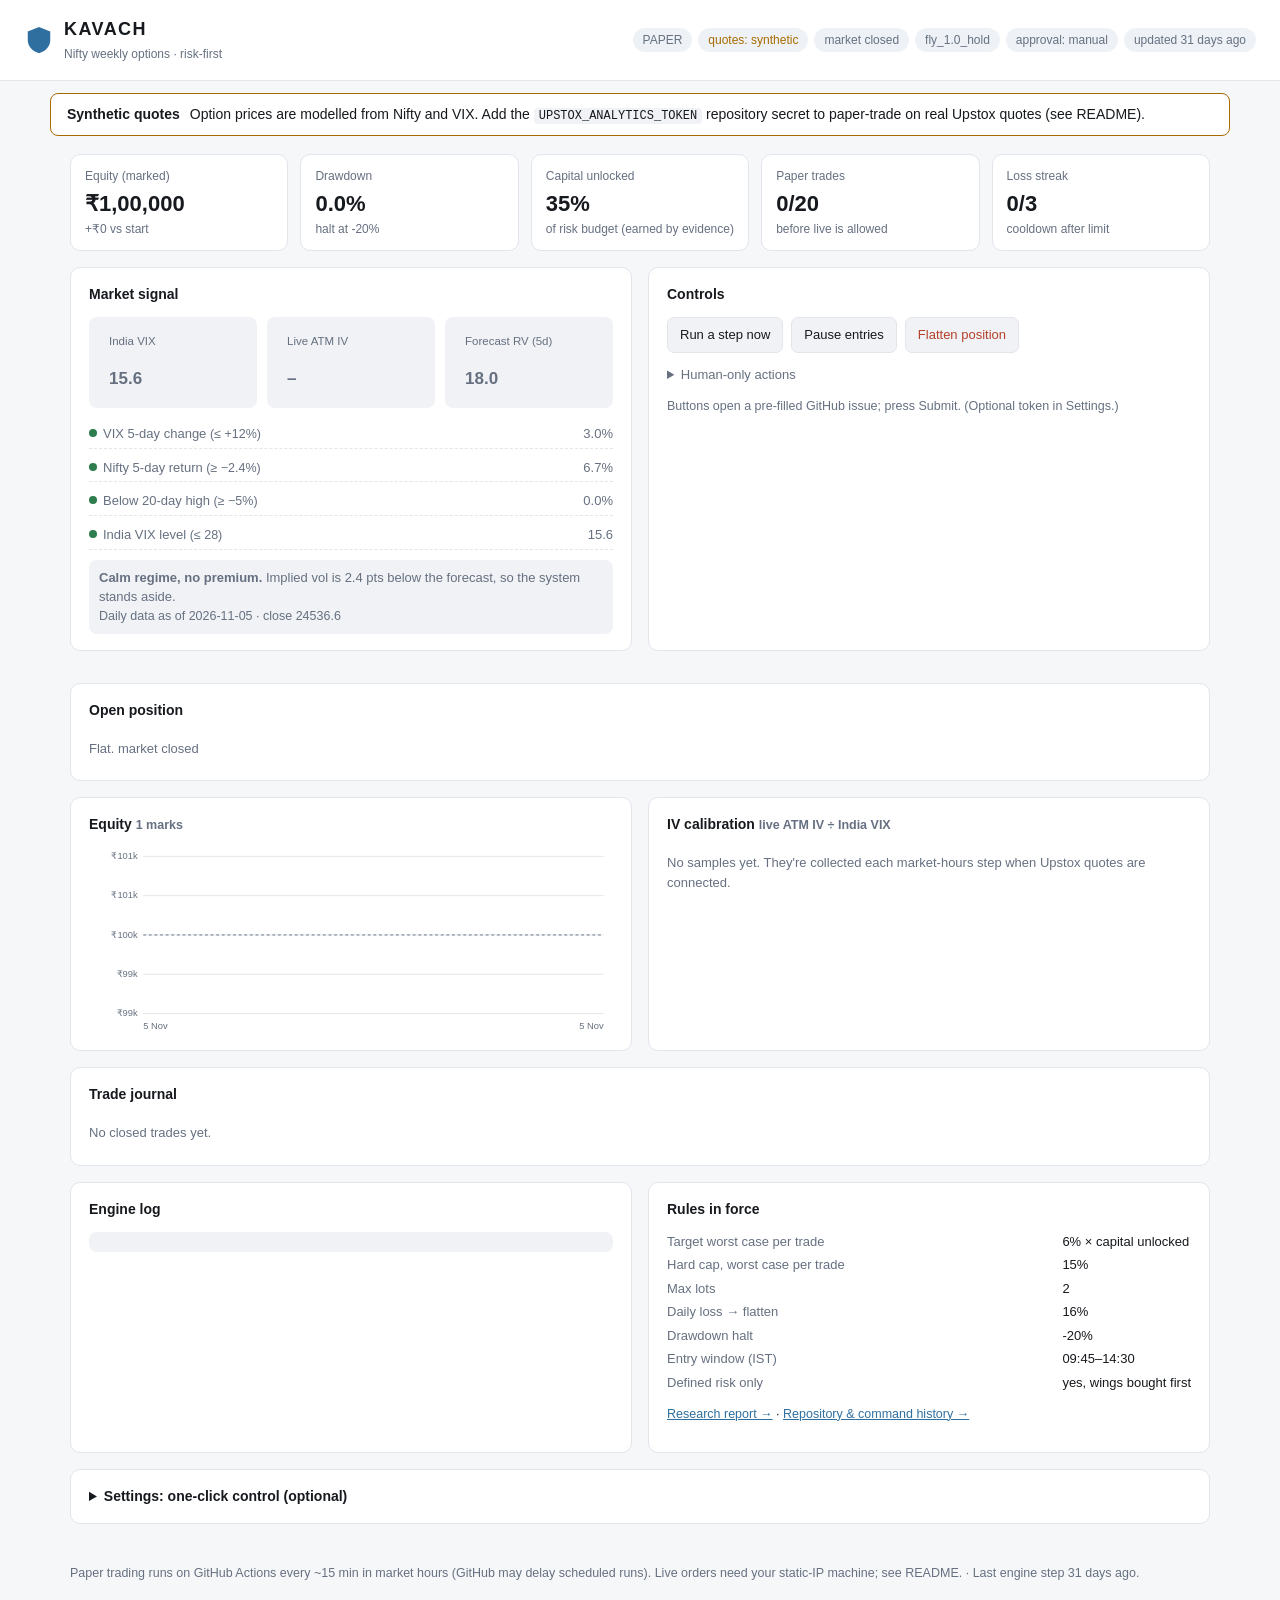
==== index.html @ 17494319 "dashboard: initial state" ====
<!DOCTYPE html>
<html lang="en">
<head>
<meta charset="utf-8">
<meta name="viewport" content="width=device-width, initial-scale=1">
<title>KAVACH · control room</title>
<link rel="icon" href="data:image/svg+xml,<svg xmlns='http://www.w3.org/2000/svg' viewBox='0 0 32 32'><path d='M16 2 4 7v9c0 7 5 12 12 14 7-2 12-7 12-14V7z' fill='%232f6f9f'/></svg>">
<link rel="stylesheet" href="style.css">
</head>
<body>
<header class="top">
  <div class="brand">
    <svg viewBox="0 0 32 32" aria-hidden="true"><path d="M16 2 4 7v9c0 7 5 12 12 14 7-2 12-7 12-14V7z"/></svg>
    <div><h1>KAVACH</h1><span class="sub">Nifty weekly options · risk-first</span></div>
  </div>
  <div class="pills" id="pills"></div>
</header>

<div id="banners"></div>

<main>
  <section class="kpis" id="kpis"></section>

  <section class="grid2">
    <article class="card" id="signalCard">
      <h2>Market signal</h2>
      <div id="signal" class="muted">Loading…</div>
    </article>
    <article class="card" id="controlsCard">
      <h2>Controls</h2>
      <div class="controls">
        <button data-cmd="step" class="btn">Run a step now</button>
        <button data-cmd="pause" class="btn" id="pauseBtn">Pause entries</button>
        <button data-cmd="resume" class="btn" id="resumeBtn">Resume</button>
        <button data-cmd="flatten" class="btn danger" data-confirm="Close the open position at market quotes?">Flatten position</button>
      </div>
      <details class="adv">
        <summary>Human-only actions</summary>
        <p class="muted small">These need today's date typed exactly, as the governor requires.</p>
        <div class="row">
          <button class="btn" id="resetHalt">Reset drawdown halt</button>
          <button class="btn" id="acceptLimits">Accept edited limits.toml</button>
        </div>
      </details>
      <p class="muted small" id="cmdHint"></p>
      <div id="cmdStatus" class="small"></div>
    </article>
  </section>

  <section id="proposalWrap"></section>
  <section id="positionWrap"></section>

  <section class="grid2">
    <article class="card">
      <h2>Equity <span class="muted small" id="eqNote"></span></h2>
      <div id="equityChart" class="chart"></div>
    </article>
    <article class="card">
      <h2>IV calibration <span class="muted small">live ATM IV ÷ India VIX</span></h2>
      <div id="calib"></div>
    </article>
  </section>

  <article class="card">
    <h2>Trade journal</h2>
    <div id="journal" class="tablewrap"></div>
  </article>

  <section class="grid2">
    <article class="card">
      <h2>Engine log</h2>
      <pre id="log" class="log"></pre>
    </article>
    <article class="card">
      <h2>Rules in force</h2>
      <div id="limits"></div>
      <p class="small"><a href="report.html" target="_blank" rel="noopener">Research report →</a> · <a id="repoLink" target="_blank" rel="noopener">Repository &amp; command history →</a></p>
    </article>
  </section>

  <article class="card">
    <details id="settings">
      <summary><h2 class="inline">Settings: one-click control (optional)</h2></summary>
      <p class="small">Every control files a GitHub issue titled <code>kavach: &lt;command&gt;</code> on your repository. The runner obeys only issues opened by the repository owner, then comments the result and closes the issue.</p>
      <p class="small"><b>Without a token</b>, a button opens GitHub's new-issue page with the title pre-filled; press <i>Submit</i>. <b>With a token</b>, the button files the issue directly. Use a <i>fine-grained</i> token limited to this one repository, with only <i>Issues: Read and write</i>. It's stored only in this browser.</p>
      <form class="row" onsubmit="return false">
        <input id="tokenInput" type="password" placeholder="github_pat_…" autocomplete="off">
        <button class="btn" id="saveToken" type="button">Save</button>
        <button class="btn" id="clearToken" type="button">Forget</button>
      </form>
      <p class="small muted" id="tokenState"></p>
    </details>
  </article>
</main>

<footer class="muted small">
  Paper trading runs on GitHub Actions every ~15 min in market hours (GitHub may delay scheduled runs). Live orders need your static-IP machine; see README.
  <span id="updatedFoot"></span>
</footer>

<div id="modal" class="modal" hidden>
  <div class="modal-box">
    <h3 id="modalTitle"></h3>
    <p id="modalText" class="small"></p>
    <input id="modalInput" type="text" autocomplete="off">
    <div class="row end">
      <button class="btn" id="modalCancel">Cancel</button>
      <button class="btn primary" id="modalOk">Send</button>
    </div>
  </div>
</div>
<script src="app.js"></script>
</body>
</html>
---- style.css ----
:root{
  --bg:#f6f7f9;--card:#fff;--ink:#16191d;--muted:#667080;--line:#e2e5ea;--soft:#f0f2f5;
  --blue:#2f6f9f;--green:#2e7d4f;--red:#b4402a;--amber:#a86b00;--chip:#eef2f7;
  --mono:ui-monospace,SFMono-Regular,Menlo,Consolas,monospace;
}
@media (prefers-color-scheme:dark){:root{
  --bg:#0e1116;--card:#161a21;--ink:#e6e9ee;--muted:#8d97a6;--line:#262c35;--soft:#1c222b;
  --blue:#6aa7d6;--green:#5cbf84;--red:#e0735c;--amber:#e0a33a;--chip:#1f2630;}}
*{box-sizing:border-box}
body{margin:0;background:var(--bg);color:var(--ink);font:14px/1.5 -apple-system,BlinkMacSystemFont,"Segoe UI",Roboto,sans-serif}
a{color:var(--blue)}
code{font-family:var(--mono);background:var(--soft);padding:1px 5px;border-radius:4px;font-size:12px}
.top{display:flex;justify-content:space-between;align-items:center;gap:16px;flex-wrap:wrap;padding:16px 24px;border-bottom:1px solid var(--line);background:var(--card);position:sticky;top:0;z-index:5}
.brand{display:flex;gap:10px;align-items:center}
.brand svg{width:30px;height:30px;fill:var(--blue)}
.brand h1{font-size:18px;margin:0;letter-spacing:.08em}
.brand .sub{color:var(--muted);font-size:12px}
.pills{display:flex;gap:6px;flex-wrap:wrap}
.pill{font-size:12px;padding:3px 10px;border-radius:999px;background:var(--chip);color:var(--muted);white-space:nowrap}
.pill.ok{color:var(--green)}.pill.bad{color:var(--red)}.pill.warn{color:var(--amber)}.pill.live{background:var(--red);color:#fff}
main{max-width:1180px;margin:0 auto;padding:18px 20px 40px;display:flex;flex-direction:column;gap:16px}
.card{background:var(--card);border:1px solid var(--line);border-radius:10px;padding:16px 18px;min-width:0}
.card h2{font-size:14px;margin:0 0 12px;font-weight:650}
h2.inline{display:inline;margin:0}
.grid2{display:grid;grid-template-columns:1fr 1fr;gap:16px}
@media (max-width:820px){.grid2{grid-template-columns:1fr}}
.kpis{display:grid;grid-template-columns:repeat(auto-fit,minmax(150px,1fr));gap:12px}
.kpi{background:var(--card);border:1px solid var(--line);border-radius:10px;padding:12px 14px}
.kpi .l{font-size:12px;color:var(--muted)}
.kpi .v{font-size:22px;font-weight:650;font-variant-numeric:tabular-nums;margin-top:2px}
.kpi .s{font-size:12px;color:var(--muted)}
.pos{color:var(--green)}.neg{color:var(--red)}
.muted{color:var(--muted)}.small{font-size:12.5px}
.banner{max-width:1180px;margin:12px auto 0;padding:10px 16px;border-radius:8px;border:1px solid var(--line);background:var(--card);display:flex;gap:10px;align-items:center}
.banner.bad{border-color:var(--red)}.banner.warn{border-color:var(--amber)}.banner.info{border-color:var(--blue)}
.banner b{white-space:nowrap}
.sig{display:grid;grid-template-columns:repeat(3,1fr);gap:10px;margin-bottom:12px}
.sig div{background:var(--soft);border-radius:8px;padding:8px 10px}
.sig .l{font-size:11.5px;color:var(--muted)}.sig .v{font-size:17px;font-weight:600;font-variant-numeric:tabular-nums}
.gate{display:flex;flex-direction:column;gap:5px}
.gate .g{display:flex;justify-content:space-between;font-size:13px;padding:4px 0;border-bottom:1px dashed var(--line)}
.dot{display:inline-block;width:8px;height:8px;border-radius:50%;margin-right:6px;vertical-align:1px}
.dot.ok{background:var(--green)}.dot.bad{background:var(--red)}
.verdict{margin-top:10px;padding:8px 10px;border-radius:8px;background:var(--soft);font-size:13px}
.controls,.row{display:flex;gap:8px;flex-wrap:wrap;align-items:center}
.row.end{justify-content:flex-end}
.btn{font:inherit;font-size:13px;padding:7px 12px;border-radius:7px;border:1px solid var(--line);background:var(--soft);color:var(--ink);cursor:pointer}
.btn:hover{border-color:var(--muted)}
.btn.primary{background:var(--blue);border-color:var(--blue);color:#fff}
.btn.good{background:var(--green);border-color:var(--green);color:#fff}
.btn.danger{color:var(--red)}
.btn:disabled{opacity:.45;cursor:not-allowed}
.adv{margin-top:12px}.adv summary{cursor:pointer;font-size:13px;color:var(--muted)}
input[type=text],input[type=password]{font:inherit;padding:7px 10px;border-radius:7px;border:1px solid var(--line);background:var(--bg);color:var(--ink);min-width:260px;flex:1}
table{border-collapse:collapse;width:100%;font-size:13px;font-variant-numeric:tabular-nums}
th,td{padding:6px 8px;border-bottom:1px solid var(--line);text-align:right;white-space:nowrap}
th:first-child,td:first-child{text-align:left}
th{color:var(--muted);font-weight:600;font-size:12px}
.tablewrap{overflow-x:auto}
.chart svg{width:100%;height:auto;display:block}
.chart text{fill:var(--muted);font-size:10px}
.split{display:grid;grid-template-columns:1.2fr 1fr;gap:16px;align-items:start}
@media (max-width:820px){.split{grid-template-columns:1fr}}
.facts{display:grid;grid-template-columns:repeat(4,1fr);gap:8px;margin:10px 0}
@media (max-width:600px){.facts{grid-template-columns:repeat(2,1fr)}}
.facts div{background:var(--soft);border-radius:8px;padding:6px 10px}
.facts .l{font-size:11.5px;color:var(--muted)}.facts .v{font-weight:600;font-variant-numeric:tabular-nums}
.log{font-family:var(--mono);font-size:11.5px;max-height:320px;overflow:auto;background:var(--soft);border-radius:8px;padding:10px;margin:0;white-space:pre-wrap}
.kv{display:grid;grid-template-columns:1fr auto;gap:4px 12px;font-size:13px}
.kv span:nth-child(odd){color:var(--muted)}
footer{max-width:1180px;margin:0 auto;padding:0 20px 30px}
.modal{position:fixed;inset:0;background:rgba(0,0,0,.45);display:flex;align-items:center;justify-content:center;z-index:20}
.modal[hidden]{display:none}
.modal-box{background:var(--card);border:1px solid var(--line);border-radius:12px;padding:18px;max-width:440px;width:92%;display:flex;flex-direction:column;gap:10px}
.modal-box h3{margin:0;font-size:15px}
.legside{font-size:11px;padding:1px 6px;border-radius:4px;background:var(--chip)}
.legside.BUY{color:var(--green)}.legside.SELL{color:var(--red)}
.empty{color:var(--muted);font-size:13px;padding:6px 0}
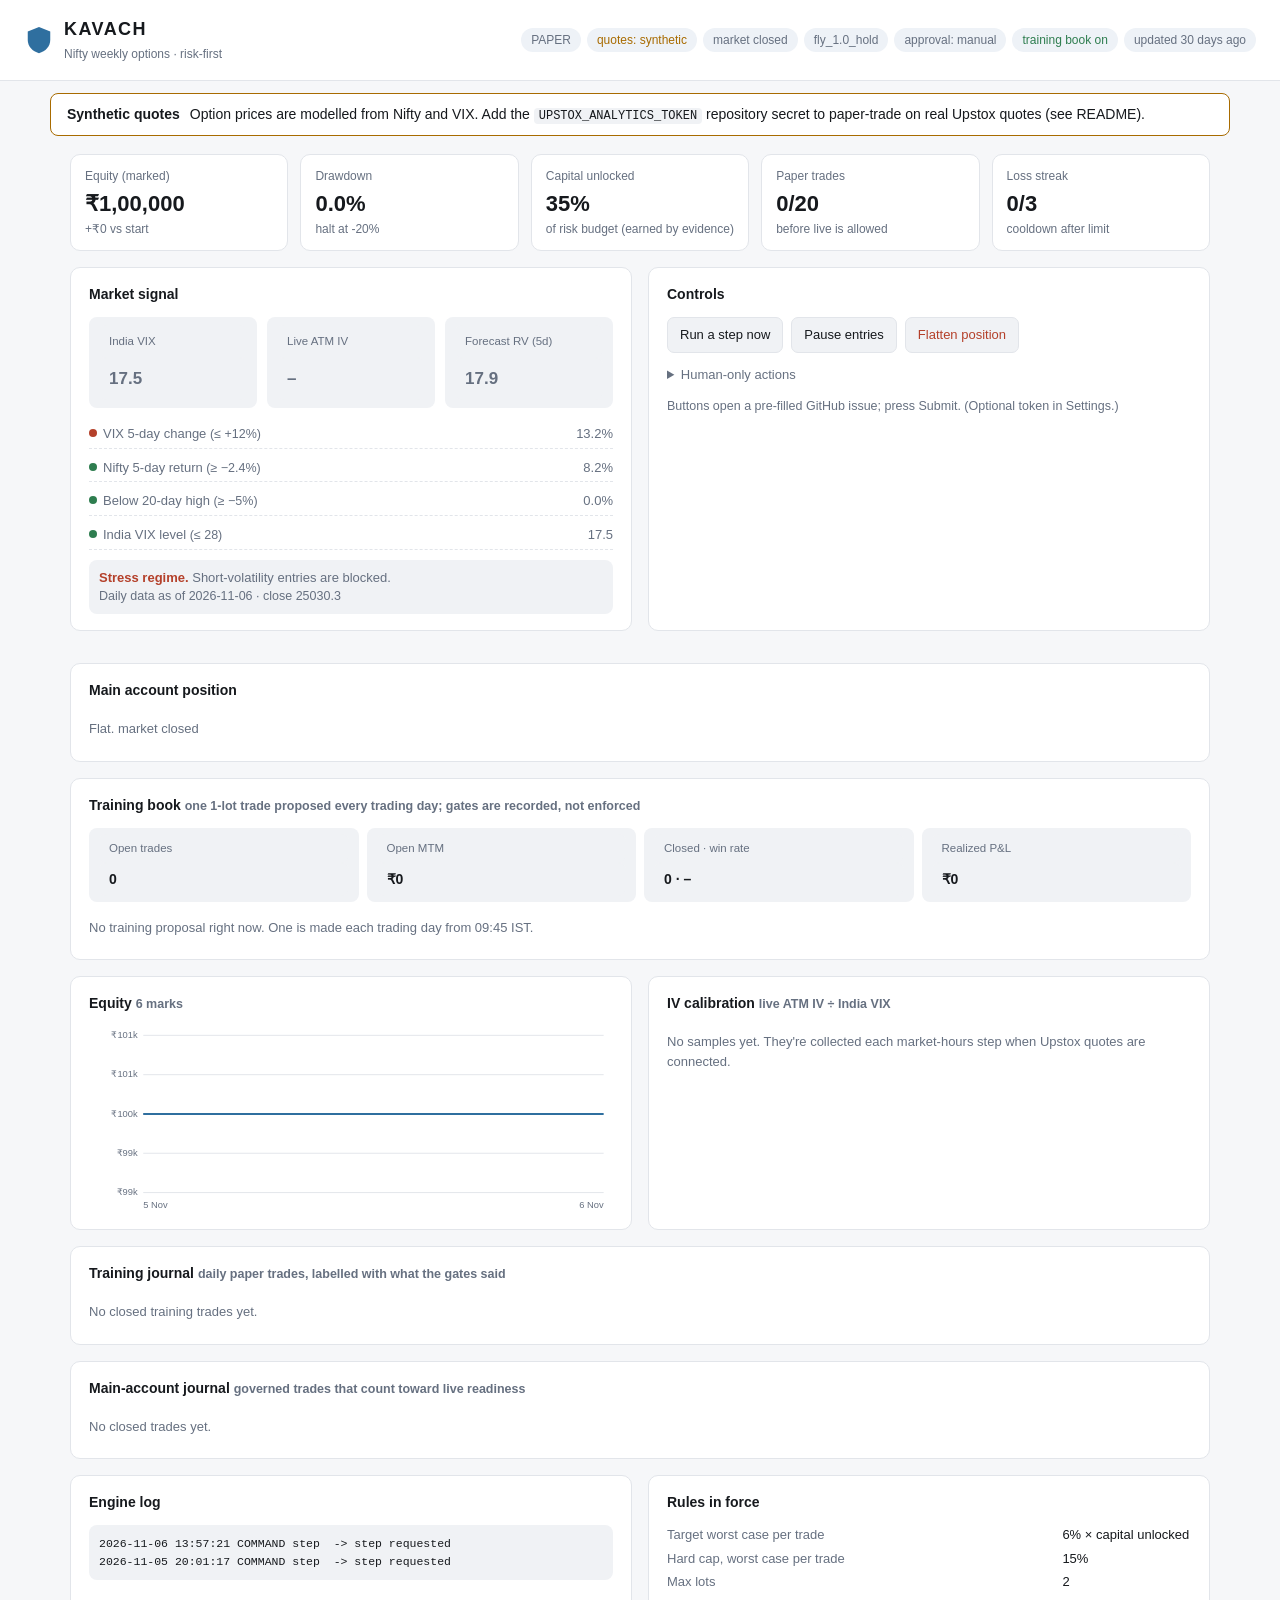
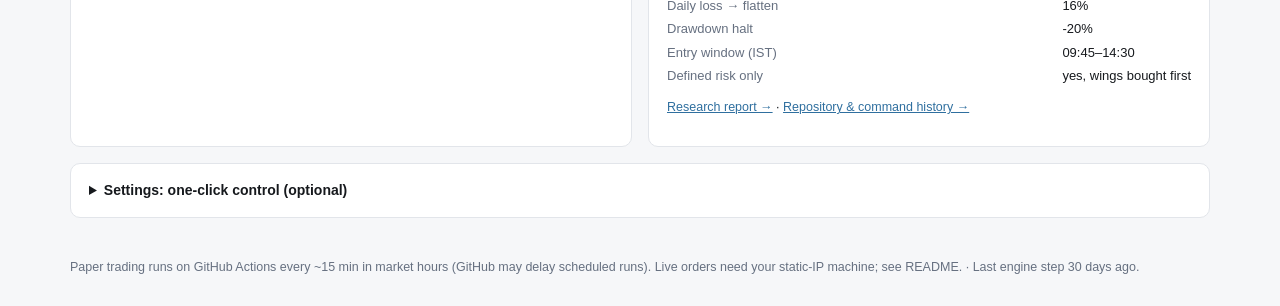
==== commit a490701d: "engine step 2026-11-06T16:24Z" ====
--- a/index.html
+++ b/index.html
@@ -49,6 +49,7 @@
 
   <section id="proposalWrap"></section>
   <section id="positionWrap"></section>
+  <section id="trainingWrap"></section>
 
   <section class="grid2">
     <article class="card">
@@ -62,7 +63,12 @@
   </section>
 
   <article class="card">
-    <h2>Trade journal</h2>
+    <h2>Training journal <span class="muted small">daily paper trades, labelled with what the gates said</span></h2>
+    <div id="tjournal" class="tablewrap"></div>
+  </article>
+
+  <article class="card">
+    <h2>Main-account journal <span class="muted small">governed trades that count toward live readiness</span></h2>
     <div id="journal" class="tablewrap"></div>
   </article>
 
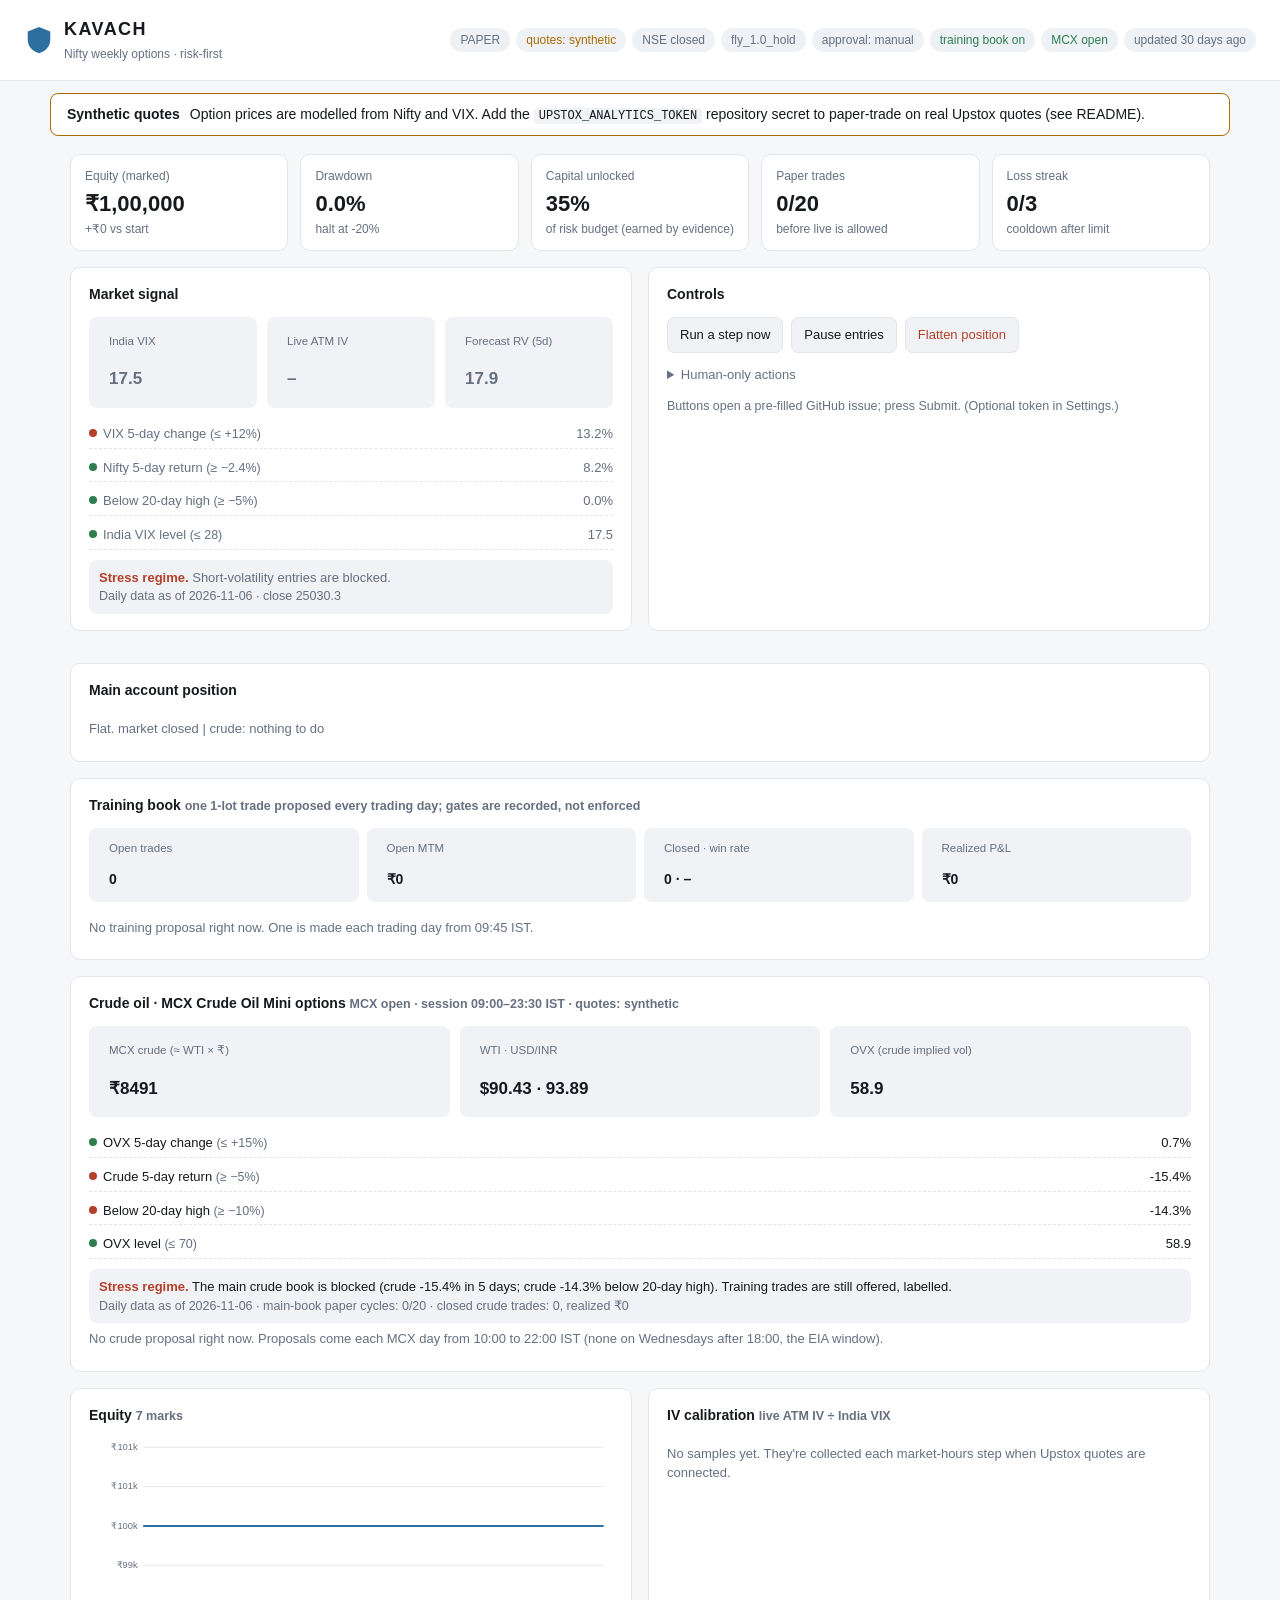
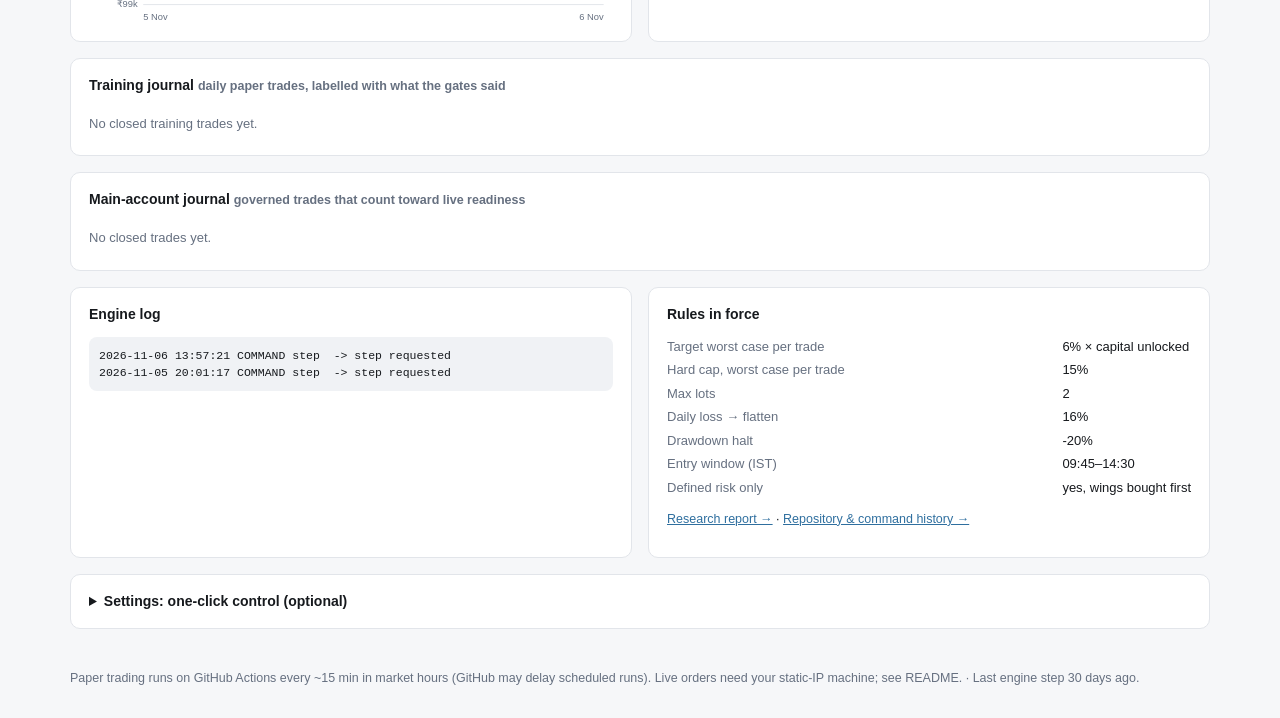
==== commit faceffc9: "engine step 2026-11-06T17:35Z" ====
--- a/index.html
+++ b/index.html
@@ -50,6 +50,7 @@
   <section id="proposalWrap"></section>
   <section id="positionWrap"></section>
   <section id="trainingWrap"></section>
+  <section id="crudeWrap"></section>
 
   <section class="grid2">
     <article class="card">
